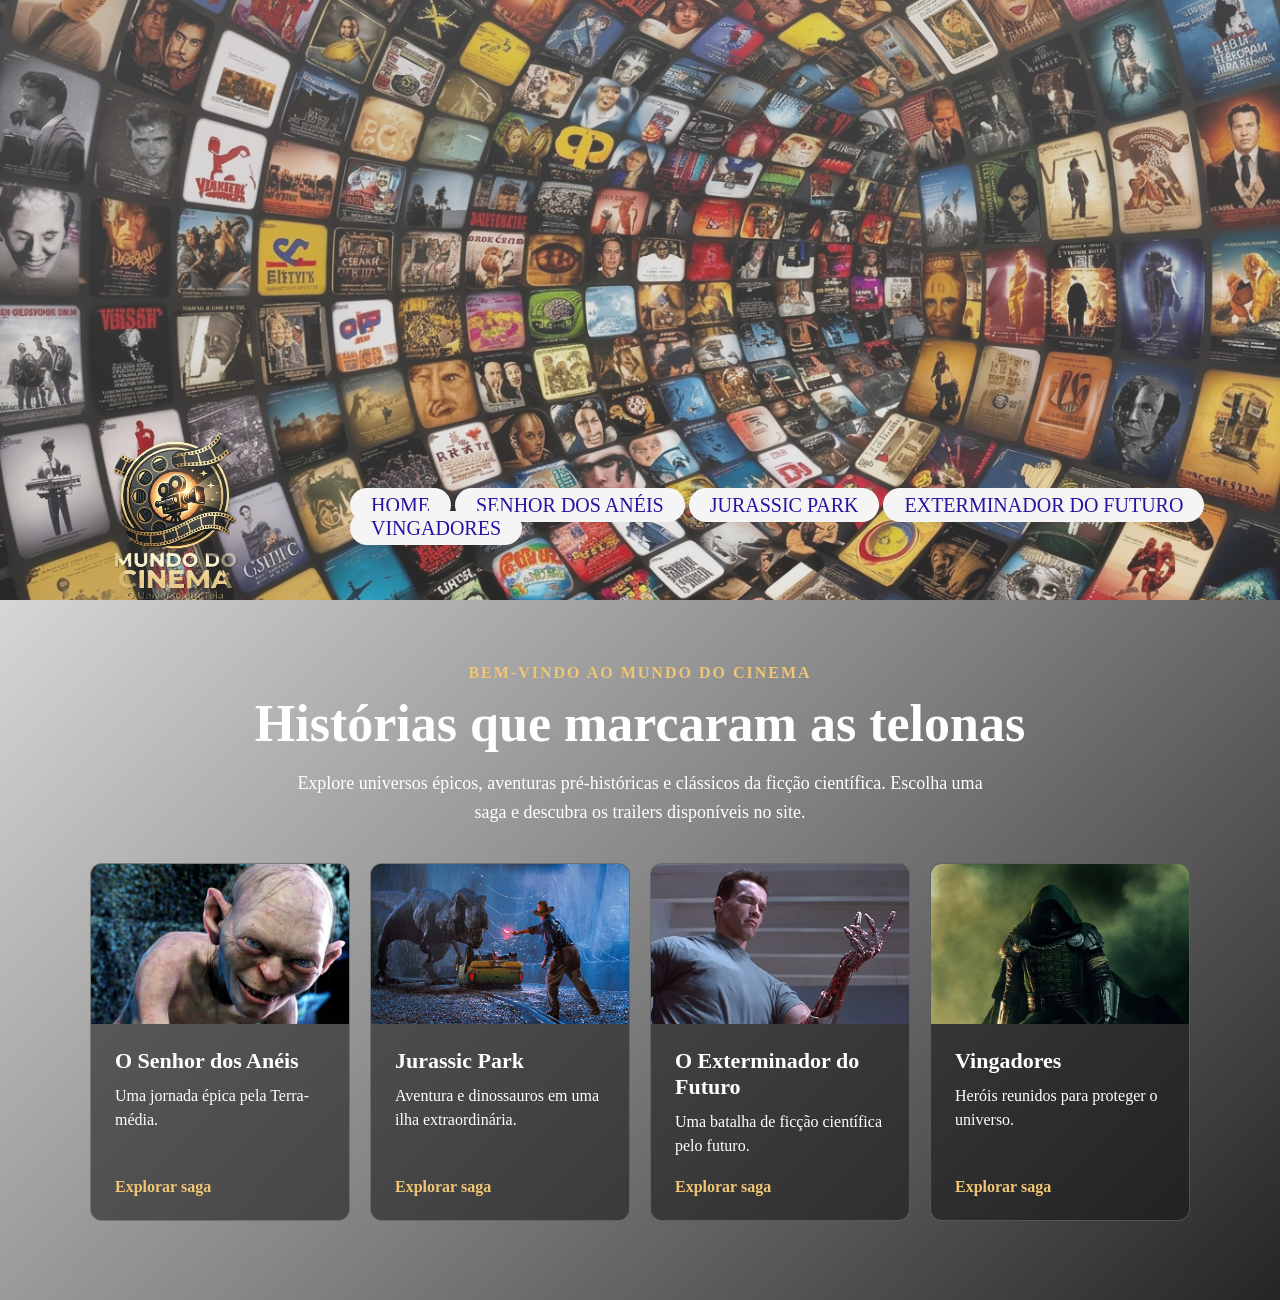
==== site/index.html @ f0f0c221 "hjkl" ====
<!DOCTYPE html>
<html lang="pt-br">
<head>
    <meta charset="UTF-8">
    <meta name="viewport" content="width=device-width, initial-scale=1.0">
    <link rel="shortcut icon" href="./img/logosemtexto.png" type="image/x-icon">
    <link rel="stylesheet" href="./css/style.css">
    <title>Mundo do Cinema</title>
</head>
<body>
 
<header>
<!-- Cabeçalho (logo, menu, banner principal)-->
<section id="pagina-home">
    <div class="categoria">
        <a href="index.html"><img src="./img/logo.png" class="logo"></a>
        <nav class="menu-principal">
            <ul>
                <li><a href="index.html">Home</a></li>
                <li><a href="sda.html">Senhor dos Anéis</a></li>
                <li><a href="jp.html">Jurassic Park</a></li>
                <li><a href="edf.html">Exterminador do Futuro</a></li>
               <li><a href="ha.html">Vingadores</a></li>
            </ul>
        </nav>
    </div>
</section>
</header>

<main>
<section id="corpo">
    <div class="apresentacao">
        <p class="chamada">Bem-vindo ao Mundo do Cinema</p>
        <h1>Histórias que marcaram as telonas</h1>
        <p class="texto-apresentacao">
            Explore universos épicos, aventuras pré-históricas e clássicos da ficção científica.
            Escolha uma saga e descubra os trailers disponíveis no site.
        </p>
        <nav class="links-filmes" aria-label="Explore as sagas">
            <a class="cartao-filme" href="sda.html">
                <img src="./img/images.jpg" alt="Castelo de pedra envolto em névoa">
                <div class="filme-info">
                    <h2>O Senhor dos Anéis</h2>
                    <p>Uma jornada épica pela Terra-média.</p>
                    <span>Explorar saga</span>
                </div>
            </a>
            <a class="cartao-filme" href="jp.html">
                <img src="./img/jp.jpg" alt="Dinossauro em uma floresta">
                <div class="filme-info">
                    <h2>Jurassic Park</h2>
                    <p>Aventura e dinossauros em uma ilha extraordinária.</p>
                    <span>Explorar saga</span>
                </div>
            </a>
            <a class="cartao-filme" href="edf.html">
                <img src="./img/t800.webp" alt="T-800, o Exterminador do Futuro">
                <div class="filme-info">
                    <h2>O Exterminador do Futuro</h2>
                    <p>Uma batalha de ficção científica pelo futuro.</p>
                    <span>Explorar saga</span>
                </div>
            </a>
            <a class="cartao-filme" href="ha.html">
                <img class="imagem-vingadores" src="./img/vingador.webp" alt="Herói dos Vingadores">
                <div class="filme-info">
                    <h2>Vingadores</h2>
                    <p>Heróis reunidos para proteger o universo.</p>
                    <span>Explorar saga</span>
                </div>
            </a>
        </nav>
    </div>
</section>


<!-- Corpo da página (todo conteúdo do site)-->
</main>

<footer>
<!-- Rodapé (Contato / anunciante / atalho / selos / rede social)-->
</footer>





</body>
</html>
---- site/css/style.css ----
*{
    margin: 0;
    padding: 0;
}

@font-face{
    font-family: "Jurassic Park";
    src: url("../fonte/Jurassic_Park.ttf") format("truetype");
    font-display: swap;
}

@font-face{
    font-family: "Terminator";
    src: url("../fonte/TERMINAT.TTF") format("truetype");
    font-display: swap;
}

@font-face{
    font-family: "Avengero";
    src: url("../fonte/avengero.ttf") format("truetype");
    font-display: swap;
}

.logo{
    width: 350px;
}

.categoria{
    padding-top: 420px;
    display:flex;
    align-items: center;
    justify-content:space-between;  /* distribui espaços de forma igual */
}

.menu-principal ul{
    list-style: none; /* remove a marcação */

}
.menu-principal ul li{
    display: inline-block; /* colocar todos os li na mesma linha  */
}

.menu-principal ul li a{
    background-color: rgb(245, 245, 245);
    color: rgb(43, 16, 161);  /*   Cor do texto do menu */
    text-decoration: none;  /* tira linha do link */
    text-transform: uppercase;  /* deixa todo texto em Maiúsculo*/
    padding: 5px 20px;
    border: 1px solid transparent;
    font-size: 20px;
    border-radius: 30px;
  
}
.menu-principal ul li a:hover{   /*   transição quando para o mouse sobre o texto */
    background-color: rgb(226, 64, 64);
    color: rgb(5, 5, 5);
    transition: 0.60s ease; /* pausa de exibição */
}

#pagina-home{
    height:  600px;
    background: linear-gradient(rgba(168, 167, 167, 0.39), rgba(167, 164, 164, 0.226) ), url(../img/banner.jpg);
    background-size: cover;
    background-position: center;
}

#corpo{
   display: flow-root;
   min-height: 700px;
    text-align: center;
    background: linear-gradient(135deg, #d6d6d6 0%, #858585 48%, #252525 100%);
}

.titulo-vingadores{
    margin-top: 32px;
    color: #000;
    font-family: "Avengero", Impact, sans-serif;
    font-size: 56px;
    letter-spacing: 3px;
    text-shadow: 2px 2px 3px rgba(0, 0, 0, 0.35);
    text-transform: uppercase;
}

.centro{
    padding: 1px 24px 48px;
}

.player-avengers{
    width: min(100%, 1100px);
    aspect-ratio: 16 / 9;
    margin: 24px auto 0;
    overflow: hidden;
    border: 1px solid rgba(16, 25, 45, 0.3);
    border-radius: 14px;
    background: #10131d;
    box-shadow: 0 18px 48px rgba(0, 0, 0, 0.3);
}

.player-avengers iframe{
    display: block;
    width: 100%;
    height: 100%;
    border: 0;
}

.cronologia-avengers{
    position: relative;
    overflow: hidden;
    padding: 72px max(24px, calc((100% - 1180px) / 2));
    background:
        radial-gradient(ellipse at 50% 0, rgba(42, 91, 178, 0.28), transparent 55%),
        linear-gradient(145deg, #090d18, #10182b 52%, #080b14);
    color: #f3f6ff;
    text-align: left;
}

.cronologia-avengers::before{
    position: absolute;
    top: 0;
    right: 8%;
    width: 1px;
    height: 100%;
    background: linear-gradient(transparent, rgba(84, 157, 255, 0.18), transparent);
    content: "";
    pointer-events: none;
}

.cabecalho-cronologia-avengers{
    position: relative;
    z-index: 1;
    max-width: 720px;
    margin: 0 auto 48px;
    text-align: center;
}

.etiqueta-cronologia-avengers{
    margin-bottom: 12px;
    color: #77c9ff;
    font-size: 13px;
    font-weight: 700;
    letter-spacing: 3px;
    text-transform: uppercase;
}

.cabecalho-cronologia-avengers h2{
    margin-bottom: 14px;
    color: #fff;
    font-family: "Avengero", Impact, sans-serif;
    font-size: clamp(36px, 6vw, 58px);
    font-weight: 400;
    letter-spacing: 2px;
    text-shadow: 0 0 24px rgba(82, 176, 255, 0.42);
}

.cabecalho-cronologia-avengers > p:last-child{
    color: #c1cce0;
    font-size: 17px;
    line-height: 1.65;
}

.trilha-cronologia-avengers{
    position: relative;
    display: grid;
    grid-template-columns: repeat(2, minmax(0, 1fr));
    gap: 28px;
}

.trilha-cronologia-avengers::before{
    position: absolute;
    top: 0;
    bottom: 0;
    left: 50%;
    width: 1px;
    background: linear-gradient(transparent, rgba(119, 201, 255, 0.34), transparent);
    content: "";
    pointer-events: none;
}

.card-avengers{
    position: relative;
    z-index: 1;
    overflow: hidden;
    border: 1px solid rgba(137, 176, 239, 0.22);
    border-radius: 16px;
    background: linear-gradient(145deg, rgba(25, 35, 57, 0.96), rgba(13, 19, 34, 0.98));
    box-shadow: 0 14px 36px rgba(0, 0, 0, 0.27);
    animation: entrada-avengers 0.7s both;
    transition: transform 0.25s ease, border-color 0.25s ease, box-shadow 0.25s ease;
}

.card-avengers:nth-child(2){ animation-delay: 0.1s; }
.card-avengers:nth-child(3){ animation-delay: 0.2s; }
.card-avengers:nth-child(4){ animation-delay: 0.3s; }

.card-avengers:hover{
    transform: translateY(-6px);
    border-color: rgba(119, 201, 255, 0.72);
    box-shadow: 0 18px 42px rgba(25, 112, 220, 0.18);
}

.capa-avengers{
    position: relative;
    display: flex;
    min-height: 300px;
    overflow: hidden;
    flex-direction: column;
    justify-content: space-between;
    padding: 20px;
    isolation: isolate;
    background:
        radial-gradient(ellipse at 50% 60%, var(--brilho-capa) 0%, transparent 52%),
        linear-gradient(145deg, var(--fundo-capa-1), var(--fundo-capa-2));
}

.capa-avengers::before,
.capa-avengers::after{
    position: absolute;
    z-index: -1;
    border: 1px solid var(--linha-capa);
    border-radius: 50%;
    content: "";
    pointer-events: none;
}

.capa-avengers::before{
    top: 16%;
    left: 50%;
    width: 230px;
    height: 230px;
    transform: translateX(-50%);
    box-shadow: 0 0 42px var(--brilho-capa), inset 0 0 36px var(--brilho-capa);
}

.capa-avengers::after{
    top: 23%;
    left: 50%;
    width: 178px;
    height: 178px;
    border-style: dashed;
    transform: translateX(-50%);
}

.card-avengers-1 .capa-avengers{
    --fundo-capa-1: #401b27;
    --fundo-capa-2: #10182c;
    --brilho-capa: rgba(241, 72, 81, 0.34);
    --linha-capa: rgba(255, 146, 127, 0.56);
}

.card-avengers-2 .capa-avengers{
    --fundo-capa-1: #402417;
    --fundo-capa-2: #17172a;
    --brilho-capa: rgba(255, 156, 59, 0.3);
    --linha-capa: rgba(255, 202, 112, 0.56);
}

.card-avengers-3 .capa-avengers{
    --fundo-capa-1: #29204b;
    --fundo-capa-2: #11172c;
    --brilho-capa: rgba(157, 101, 255, 0.34);
    --linha-capa: rgba(196, 159, 255, 0.58);
}

.card-avengers-4 .capa-avengers{
    --fundo-capa-1: #153645;
    --fundo-capa-2: #15192d;
    --brilho-capa: rgba(65, 195, 220, 0.3);
    --linha-capa: rgba(134, 232, 247, 0.56);
}

.selo-capa-avengers{
    display: flex;
    align-items: center;
    justify-content: space-between;
    color: #f4f6ff;
    font-size: 11px;
    font-weight: 700;
    letter-spacing: 2px;
    text-transform: uppercase;
}

.selo-capa-avengers span{
    padding: 5px 9px;
    border: 1px solid rgba(255, 255, 255, 0.35);
    border-radius: 999px;
    background: rgba(5, 9, 18, 0.3);
}

.glifo-capa-avengers{
    position: absolute;
    top: 42%;
    left: 50%;
    color: rgba(255, 255, 255, 0.88);
    font-family: "Avengero", Impact, sans-serif;
    font-size: 106px;
    line-height: 1;
    opacity: 0.8;
    text-shadow: 0 0 35px var(--brilho-capa);
    transform: translate(-50%, -50%);
    transition: transform 0.35s ease, opacity 0.35s ease;
}

.card-avengers:hover .glifo-capa-avengers{
    opacity: 1;
    transform: translate(-50%, -50%) scale(1.12);
}

.texto-capa-avengers{
    position: relative;
    z-index: 1;
    text-align: center;
    text-shadow: 0 3px 14px rgba(0, 0, 0, 0.9);
}

.texto-capa-avengers > span{
    color: #d7e8ff;
    font-size: 11px;
    font-weight: 700;
    letter-spacing: 3px;
    text-transform: uppercase;
}

.texto-capa-avengers h3{
    margin-top: 8px;
    color: #fff;
    font-family: "Avengero", Impact, sans-serif;
    font-size: clamp(28px, 4vw, 40px);
    font-weight: 400;
    line-height: 1.1;
}

.detalhes-avengers{
    padding: 22px;
}

.ano-cronologia-avengers{
    color: #77c9ff;
    font-size: 12px;
    font-weight: 700;
    letter-spacing: 2px;
}

.detalhes-avengers h3{
    margin: 8px 0 10px;
    color: #fff;
    font-family: Georgia, "Times New Roman", serif;
    font-size: 23px;
}

.detalhes-avengers p{
    min-height: 76px;
    color: #c1cce0;
    line-height: 1.6;
}

.link-trailer-avengers{
    display: inline-flex;
    align-items: center;
    gap: 10px;
    margin-top: 18px;
    padding: 10px 15px;
    border: 1px solid rgba(119, 201, 255, 0.45);
    border-radius: 999px;
    color: #bce7ff;
    font-size: 14px;
    font-weight: 700;
    text-decoration: none;
    transition: color 0.2s ease, background-color 0.2s ease, border-color 0.2s ease;
}

.link-trailer-avengers:hover,
.link-trailer-avengers:focus-visible{
    border-color: #77c9ff;
    background: rgba(70, 165, 230, 0.18);
    color: #fff;
}

.fonte-cronologia-avengers{
    margin-top: 24px;
    color: #9daac0;
    font-size: 13px;
    text-align: right;
}

.fonte-cronologia-avengers a{
    color: #bce7ff;
}

@keyframes entrada-avengers{
    from{ opacity: 0; transform: translateY(18px); }
    to{ opacity: 1; transform: translateY(0); }
}

.titulo-jurassic{
    display: inline-block;
    margin-top: 36px;
    color: #b5121b;
    font-family: "Jurassic Park", Georgia, serif;
    font-size: clamp(38px, 6vw, 64px);
    font-weight: 900;
    letter-spacing: 1px;
    line-height: 1.1;
    text-shadow: 2px 3px 0 rgba(56, 35, 21, 0.55);
    text-transform: uppercase;
}

.galeria-jurassic{
    max-width: 1200px;
    margin: 34px auto 0;
    padding: 0 24px 48px;
}

.galeria-jurassic h2{
    margin-bottom: 24px;
    color: #29251b;
    font-family: "Jurassic Park", Georgia, serif;
    font-size: clamp(30px, 4vw, 42px);
    letter-spacing: 1px;
}

.logos-jurassic{
    display: grid;
    grid-template-columns: repeat(4, minmax(0, 1fr));
    gap: 20px;
}

.logos-jurassic figure{
    display: flex;
    flex-direction: column;
    align-items: center;
    padding: 16px;
    border: 1px solid rgba(41, 37, 27, 0.18);
    border-radius: 12px;
    background: rgba(255, 255, 255, 0.3);
}

.logos-jurassic img{
    display: block;
    width: 100%;
    height: 200px;
    object-fit: contain;
}

.logos-jurassic figcaption{
    margin-top: 12px;
    color: #29251b;
    font-weight: 700;
}

.trailer-jurassic{
    padding: 64px max(24px, calc((100% - 1200px) / 2));
    background:
        radial-gradient(ellipse at 50% 0, rgba(164, 119, 40, 0.2), transparent 55%),
        linear-gradient(145deg, #171b18, #252821 55%, #111411);
    color: #f4f0e5;
    text-align: left;
}

.cabecalho-trailers-jurassic{
    max-width: 700px;
    margin: 0 auto 44px;
    text-align: center;
}

.chamada-trailers-jurassic{
    margin-bottom: 10px;
    color: #e0bd66;
    font-size: 13px;
    font-weight: 700;
    letter-spacing: 3px;
    text-transform: uppercase;
}

.cabecalho-trailers-jurassic h2{
    margin-bottom: 12px;
    color: #f4d479;
    font-family: "Jurassic Park", Georgia, serif;
    font-size: clamp(42px, 7vw, 68px);
    font-weight: 400;
    letter-spacing: 2px;
    text-shadow: 0 3px 18px rgba(224, 189, 102, 0.22);
}

.cabecalho-trailers-jurassic > p:last-child{
    color: #d3d0c7;
    font-size: 17px;
    line-height: 1.6;
}

.linha-do-tempo-jurassic{
    display: grid;
    grid-template-columns: repeat(2, minmax(0, 1fr));
    gap: 24px;
}

.card-trailer-jurassic{
    position: relative;
    overflow: hidden;
    padding: 22px;
    border: 1px solid rgba(224, 189, 102, 0.24);
    border-radius: 14px;
    background: linear-gradient(145deg, rgba(48, 52, 43, 0.96), rgba(29, 33, 29, 0.98));
    box-shadow: 0 12px 30px rgba(0, 0, 0, 0.22);
    transition: transform 0.2s ease, border-color 0.2s ease;
}

.card-trailer-jurassic:last-child:nth-child(odd){
    grid-column: 1 / -1;
    width: calc(50% - 12px);
    justify-self: center;
}

.card-trailer-jurassic:hover{
    transform: translateY(-4px);
    border-color: rgba(224, 189, 102, 0.72);
}

.info-trailer-jurassic{
    display: flex;
    align-items: center;
    justify-content: space-between;
    margin-bottom: 12px;
}

.numero-trailer-jurassic{
    color: #e0bd66;
    font-size: 13px;
    font-weight: 700;
    letter-spacing: 2px;
}

.ano-trailer-jurassic{
    padding: 5px 10px;
    border: 1px solid rgba(224, 189, 102, 0.42);
    border-radius: 999px;
    color: #f4d479;
    font-size: 13px;
    font-weight: 700;
}

.card-trailer-jurassic h3{
    margin-bottom: 8px;
    color: #fffaf0;
    font-family: Georgia, "Times New Roman", serif;
    font-size: clamp(20px, 2.4vw, 26px);
}

.card-trailer-jurassic > p{
    min-height: 48px;
    margin-bottom: 18px;
    color: #c8c8bf;
    line-height: 1.5;
}

.player-trailer-jurassic{
    overflow: hidden;
    aspect-ratio: 16 / 9;
    border: 1px solid rgba(255, 255, 255, 0.12);
    border-radius: 9px;
    background: #080a08;
}

.player-trailer-jurassic iframe{
    display: block;
    width: 100%;
    height: 100%;
    border: 0;
}

.apresentacao{
    max-width: 1100px;
    margin: 0 auto;
    padding: 64px 24px;
    color: #fff;
}

.chamada{
    margin-bottom: 12px;
    color: #f0c674;
    font-size: 16px;
    font-weight: 700;
    letter-spacing: 2px;
    text-transform: uppercase;
}

.apresentacao > h1{
    font-size: clamp(32px, 5vw, 52px);
}

.texto-apresentacao{
    max-width: 700px;
    margin: 16px auto 36px;
    font-size: 18px;
    line-height: 1.6;
}

.links-filmes{
    display: grid;
    grid-template-columns: repeat(auto-fit, minmax(220px, 1fr));
    gap: 20px;
    text-align: left;
}

.cartao-filme{
    display: flex;
    min-height: 320px;
    flex-direction: column;
    overflow: hidden;
    border: 1px solid rgba(255, 255, 255, 0.2);
    border-radius: 12px;
    background: rgba(20, 20, 20, 0.55);
    color: #fff;
    text-decoration: none;
    transition: transform 0.2s ease, background-color 0.2s ease;
}

.cartao-filme img{
    width: 100%;
    height: 160px;
    object-fit: cover;
}

.cartao-filme .imagem-vingadores{
    object-position: center top;
}

.filme-info{
    display: flex;
    flex: 1;
    flex-direction: column;
    align-items: flex-start;
    padding: 24px;
}

.cartao-filme:hover,
.cartao-filme:focus-visible{
    transform: translateY(-4px);
    background: rgba(20, 20, 20, 0.8);
}

.cartao-filme h2{
    margin-bottom: 10px;
    font-size: 22px;
}

.cartao-filme p{
    line-height: 1.5;
}

.cartao-filme span{
    margin-top: auto;
    padding-top: 20px;
    color: #f0c674;
    font-weight: 700;
}

.pagina-sda{
    height: auto;
    min-height: 700px;
    background: linear-gradient(135deg, #eee9dc 0%, #d2c8ae 48%, #8d887a 100%);
    color: #29291f;
    text-align: left;
}

.conteudo-sda{
    max-width: 1150px;
    margin: 0 auto;
    padding: 56px 24px;
}

.sinopse-sda{
    display: grid;
    grid-template-columns: minmax(240px, 0.9fr) 1.1fr;
    align-items: center;
    gap: 36px;
    margin-bottom: 56px;
}

.sinopse-sda > img{
    width: 100%;
    min-height: 260px;
    max-height: 350px;
    border-radius: 14px;
    object-fit: cover;
}

.chamada-sda{
    margin-bottom: 10px;
    color: #6b5b2e;
    font-size: 15px;
    font-weight: 700;
    letter-spacing: 2px;
    text-transform: uppercase;
}

.sinopse-sda h1{
    margin-bottom: 18px;
    font-family: Georgia, "Times New Roman", serif;
    font-size: clamp(32px, 5vw, 52px);
}

.sinopse-sda div > p:last-child{
    font-size: 18px;
    line-height: 1.75;
}

.historia-sda h2,
.curiosidades-sda h2{
    margin-bottom: 24px;
    font-family: Georgia, "Times New Roman", serif;
    font-size: 32px;
    text-align: center;
}

.cards-historia-sda{
    display: grid;
    grid-template-columns: repeat(3, minmax(0, 1fr));
    gap: 22px;
}

.card-historia-sda{
    overflow: hidden;
    border-radius: 12px;
    background: rgba(255, 255, 255, 0.78);
    box-shadow: 0 5px 16px rgba(34, 30, 20, 0.12);
}

.card-historia-sda img{
    display: block;
    width: 100%;
    height: 360px;
    background: #1b1b1b;
    object-fit: contain;
}

.card-historia-sda div{
    padding: 20px;
}

.card-historia-sda h3{
    margin-bottom: 10px;
    font-size: 21px;
}

.card-historia-sda p,
.cards-curiosidades-sda p{
    line-height: 1.6;
}

.curiosidades-sda{
    margin-top: 56px;
}

.cards-curiosidades-sda{
    display: grid;
    grid-template-columns: repeat(4, minmax(0, 1fr));
    gap: 16px;
}

.cards-curiosidades-sda article{
    padding: 22px;
    border-top: 4px solid #82713f;
    border-radius: 8px;
    background: rgba(255, 255, 255, 0.7);
}

.cards-curiosidades-sda strong{
    display: block;
    margin-bottom: 10px;
    font-family: Georgia, "Times New Roman", serif;
    font-size: 20px;
}

.credito-imagens-sda{
    margin-top: 28px;
    color: #494638;
    font-size: 14px;
    text-align: right;
}

.credito-imagens-sda a{
    color: inherit;
}

.pagina-exterminador{
    height: auto;
    min-height: 700px;
    padding: 1px 0;
    background:
        radial-gradient(ellipse at 50% 0, rgba(119, 45, 28, 0.3), transparent 50%),
        linear-gradient(140deg, #191b1d, #343638 52%, #17191b);
    color: #f3f0e9;
}

.galeria-exterminador{
    max-width: 1240px;
    margin: 0 auto;
    padding: 52px 24px 64px;
}

.chamada-exterminador{
    color: #ee7653;
    font-size: 13px;
    font-weight: 700;
    letter-spacing: 3px;
    text-align: center;
    text-transform: uppercase;
}

.galeria-exterminador > h1{
    margin: 10px 0;
    color: #f2eee7;
    font-family: "Terminator", Impact, sans-serif;
    font-size: clamp(36px, 6vw, 58px);
    letter-spacing: 2px;
    text-align: center;
    text-transform: uppercase;
}

.descricao-exterminador{
    max-width: 640px;
    margin: 0 auto 38px;
    color: #c9c7c1;
    font-size: 17px;
    line-height: 1.6;
    text-align: center;
}

.capas-exterminador{
    display: grid;
    grid-template-columns: repeat(3, minmax(0, 1fr));
    gap: 24px;
}

.card-exterminador{
    position: relative;
    overflow: hidden;
    border: 1px solid rgba(238, 118, 83, 0.25);
    border-radius: 12px;
    background: linear-gradient(145deg, #292b2d, #202224);
    box-shadow: 0 12px 30px rgba(0, 0, 0, 0.3);
    transition: transform 0.2s ease, border-color 0.2s ease;
}

.card-exterminador:hover{
    transform: translateY(-5px);
    border-color: rgba(238, 118, 83, 0.75);
}

.card-exterminador > img{
    display: block;
    width: 100%;
    aspect-ratio: 2 / 3;
    background: #101112;
    object-fit: contain;
}

.ano-exterminador{
    position: absolute;
    z-index: 1;
    top: 14px;
    left: 14px;
    padding: 6px 11px;
    border: 1px solid rgba(255, 255, 255, 0.25);
    border-radius: 999px;
    background: rgba(16, 17, 18, 0.82);
    color: #fff;
    font-size: 13px;
    font-weight: 700;
}

.card-exterminador > div{
    padding: 20px;
}

.numero-exterminador{
    display: block;
    margin-bottom: 8px;
    color: #ee7653;
    font-size: 12px;
    font-weight: 700;
    letter-spacing: 2px;
}

.card-exterminador h2{
    margin-bottom: 10px;
    color: #f4f0e8;
    font-family: Georgia, "Times New Roman", serif;
    font-size: 22px;
}

.card-exterminador p{
    color: #c9c7c1;
    line-height: 1.55;
}

@media (max-width: 800px){
    .logos-jurassic{
        grid-template-columns: repeat(2, minmax(0, 1fr));
    }

    .linha-do-tempo-jurassic{
        grid-template-columns: 1fr;
    }

    .trilha-cronologia-avengers{
        grid-template-columns: 1fr;
    }

    .trilha-cronologia-avengers::before{
        left: 12px;
    }

    .card-trailer-jurassic:last-child:nth-child(odd){
        grid-column: auto;
        width: auto;
    }

    .sinopse-sda{
        grid-template-columns: 1fr;
    }

    .cards-historia-sda{
        grid-template-columns: 1fr;
    }

    .cards-curiosidades-sda{
        grid-template-columns: repeat(2, minmax(0, 1fr));
    }

    .capas-exterminador{
        grid-template-columns: repeat(2, minmax(0, 1fr));
    }
}

@media (max-width: 480px){
    .logos-jurassic{
        grid-template-columns: 1fr;
    }

    .trailer-jurassic{
        padding: 44px 18px;
    }

    .cronologia-avengers{
        padding: 48px 18px;
    }

    .capa-avengers{
        min-height: 260px;
    }

    .card-trailer-jurassic{
        padding: 16px;
    }

    .conteudo-sda{
        padding: 36px 18px;
    }

    .cards-curiosidades-sda{
        grid-template-columns: 1fr;
    }

    .capas-exterminador{
        grid-template-columns: 1fr;
    }

    .galeria-exterminador{
        padding: 40px 18px;
    }
}

@media (prefers-reduced-motion: reduce){
    .card-avengers,
    .card-avengers:nth-child(2),
    .card-avengers:nth-child(3),
    .card-avengers:nth-child(4){
        animation: none;
    }

    .card-avengers,
    .glifo-capa-avengers,
    .link-trailer-avengers{
        transition: none;
    }
}
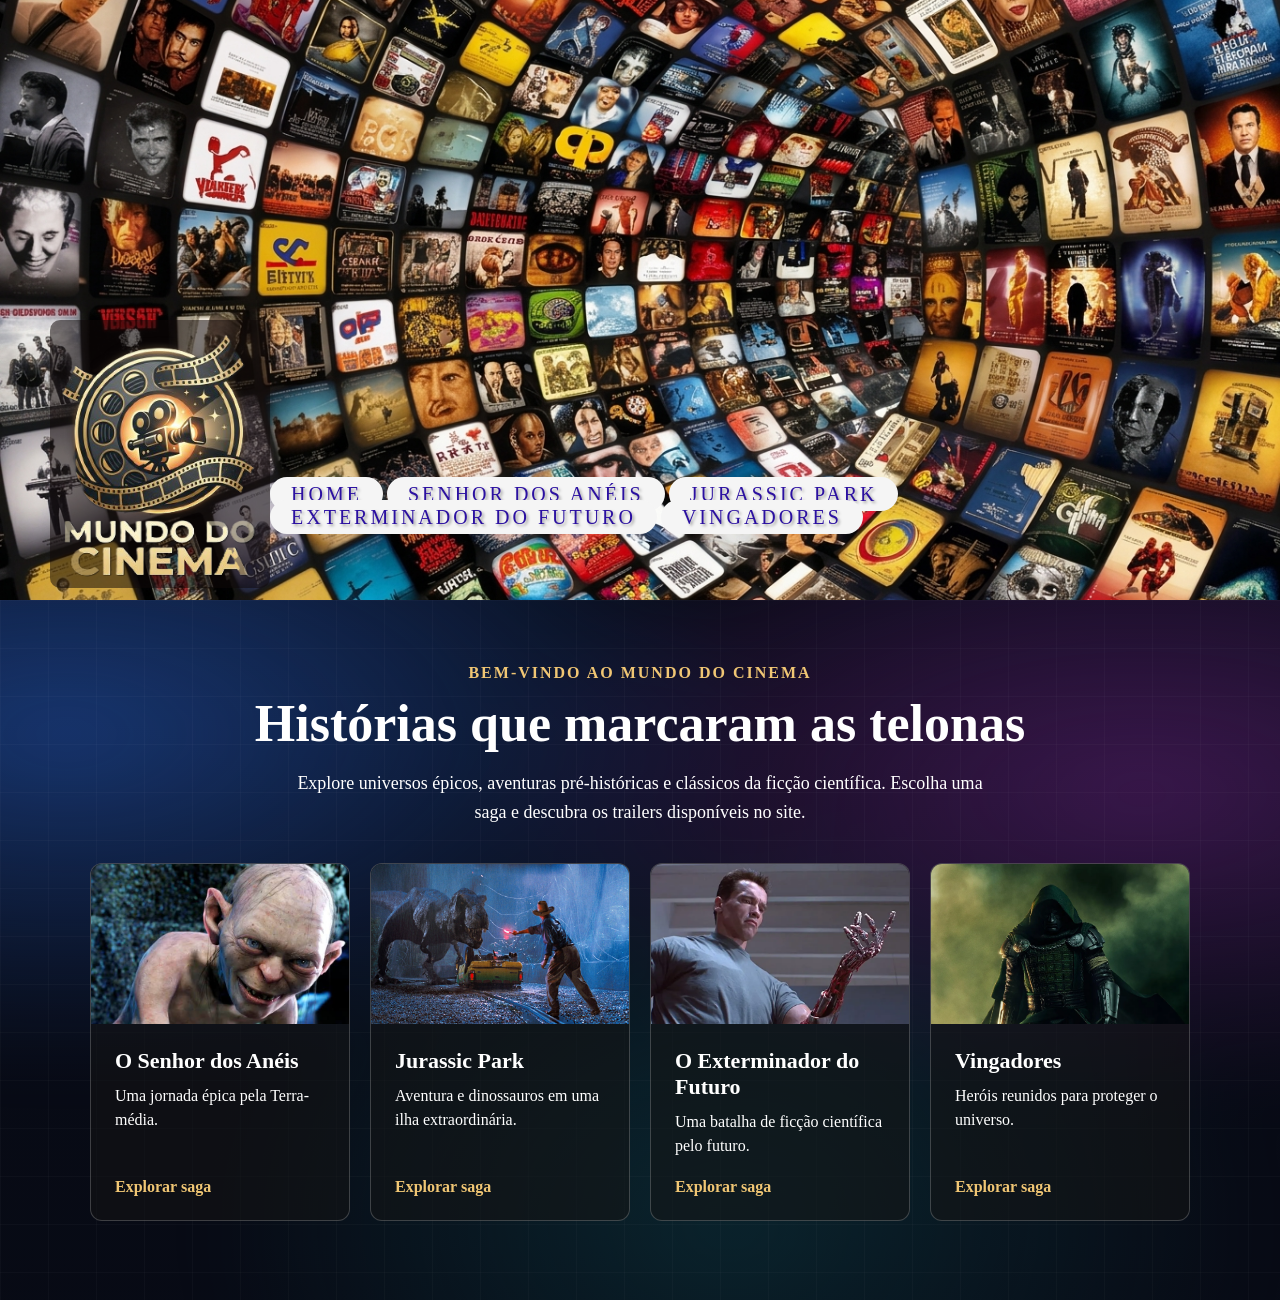
==== commit 582a05b6: "futuro" ====
--- a/site/index.html
+++ b/site/index.html
@@ -16,11 +16,13 @@
         <a href="index.html"><img src="./img/logo.png" class="logo"></a>
         <nav class="menu-principal">
             <ul>
+                <div class="menu">
                 <li><a href="index.html">Home</a></li>
                 <li><a href="sda.html">Senhor dos Anéis</a></li>
                 <li><a href="jp.html">Jurassic Park</a></li>
                 <li><a href="edf.html">Exterminador do Futuro</a></li>
                <li><a href="ha.html">Vingadores</a></li>
+               </div>
             </ul>
         </nav>
     </div>
@@ -28,7 +30,7 @@
 </header>
 
 <main>
-<section id="corpo">
+<section id="corpo" class="corpo-home">
     <div class="apresentacao">
         <p class="chamada">Bem-vindo ao Mundo do Cinema</p>
         <h1>Histórias que marcaram as telonas</h1>
--- a/site/css/style.css
+++ b/site/css/style.css
@@ -22,11 +22,18 @@
 }
 
 .logo{
-    width: 350px;
-}
-
+    
+    width: 200px;
+    background-color: rgba(17, 8, 8, 0.527);
+    padding: 10px;
+    border-radius: 10px;
+}
+.menu{
+    padding-top: 100px;
+}
 .categoria{
-    padding-top: 420px;
+    padding-top: 320px;
+    padding-left: 50px;
     display:flex;
     align-items: center;
     justify-content:space-between;  /* distribui espaços de forma igual */
@@ -49,17 +56,21 @@
     border: 1px solid transparent;
     font-size: 20px;
     border-radius: 30px;
+     letter-spacing: 3px;
+    text-shadow: 2px 2px 3px rgba(0, 0, 0, 0.35);
+   
+}
   
-}
+
 .menu-principal ul li a:hover{   /*   transição quando para o mouse sobre o texto */
-    background-color: rgb(226, 64, 64);
-    color: rgb(5, 5, 5);
+    background-color: rgba(100, 5, 5, 0.507);
+    color: rgb(209, 204, 204);
     transition: 0.60s ease; /* pausa de exibição */
 }
 
 #pagina-home{
     height:  600px;
-    background: linear-gradient(rgba(168, 167, 167, 0.39), rgba(167, 164, 164, 0.226) ), url(../img/banner.jpg);
+    background: url(../img/banner.jpg);
     background-size: cover;
     background-position: center;
 }
@@ -68,7 +79,7 @@
    display: flow-root;
    min-height: 700px;
     text-align: center;
-    background: linear-gradient(135deg, #d6d6d6 0%, #858585 48%, #252525 100%);
+    background: linear-gradient(135deg, #29352c 0%, #629e5d 48%, #252525 100%);
 }
 
 .titulo-vingadores{
@@ -96,11 +107,11 @@
     box-shadow: 0 18px 48px rgba(0, 0, 0, 0.3);
 }
 
-.player-avengers iframe{
+.player-avengers video{
     display: block;
     width: 100%;
     height: 100%;
-    border: 0;
+    object-fit: cover;
 }
 
 .cronologia-avengers{
@@ -594,6 +605,66 @@
     line-height: 1.6;
 }
 
+#corpo.corpo-home{
+    position: relative;
+    isolation: isolate;
+    overflow: hidden;
+    background: #080b16;
+}
+
+.corpo-home::before,
+.corpo-home::after{
+    position: absolute;
+    inset: 0;
+    content: "";
+    pointer-events: none;
+}
+
+.corpo-home::before{
+    z-index: -1;
+    inset: -20%;
+    background:
+        radial-gradient(ellipse at 18% 28%, rgba(37, 91, 190, 0.62), transparent 34%),
+        radial-gradient(ellipse at 78% 34%, rgba(130, 41, 154, 0.5), transparent 34%),
+        radial-gradient(ellipse at 55% 78%, rgba(20, 130, 135, 0.42), transparent 38%);
+    filter: blur(28px);
+    animation: aurora-home 18s ease-in-out infinite alternate;
+}
+
+.corpo-home::after{
+    z-index: -1;
+    background:
+        linear-gradient(rgba(255, 255, 255, 0.025) 1px, transparent 1px),
+        linear-gradient(90deg, rgba(255, 255, 255, 0.025) 1px, transparent 1px),
+        linear-gradient(180deg, rgba(7, 10, 20, 0.05), rgba(7, 10, 20, 0.55));
+    background-size: 48px 48px, 48px 48px, 100% 100%;
+    animation: grade-home 8s linear infinite;
+}
+
+.corpo-home > .apresentacao{
+    position: relative;
+}
+
+@keyframes aurora-home{
+    from{
+        transform: translate3d(-2%, -1%, 0) scale(1);
+    }
+
+    to{
+        transform: translate3d(2%, 1%, 0) scale(1.08);
+    }
+}
+
+@keyframes grade-home{
+    from{
+        background-position: 0 0, 0 0, 0 0;
+    }
+
+    to{
+        background-position: 48px 48px, -48px 0, 0 0;
+    }
+}
+
 .links-filmes{
     display: grid;
     grid-template-columns: repeat(auto-fit, minmax(220px, 1fr));
@@ -972,6 +1043,14 @@
 }
 
 @media (prefers-reduced-motion: reduce){
+    .corpo-home::before{
+        animation: none;
+    }
+
+    .corpo-home::after{
+        animation: none;
+    }
+
     .card-avengers,
     .card-avengers:nth-child(2),
     .card-avengers:nth-child(3),
